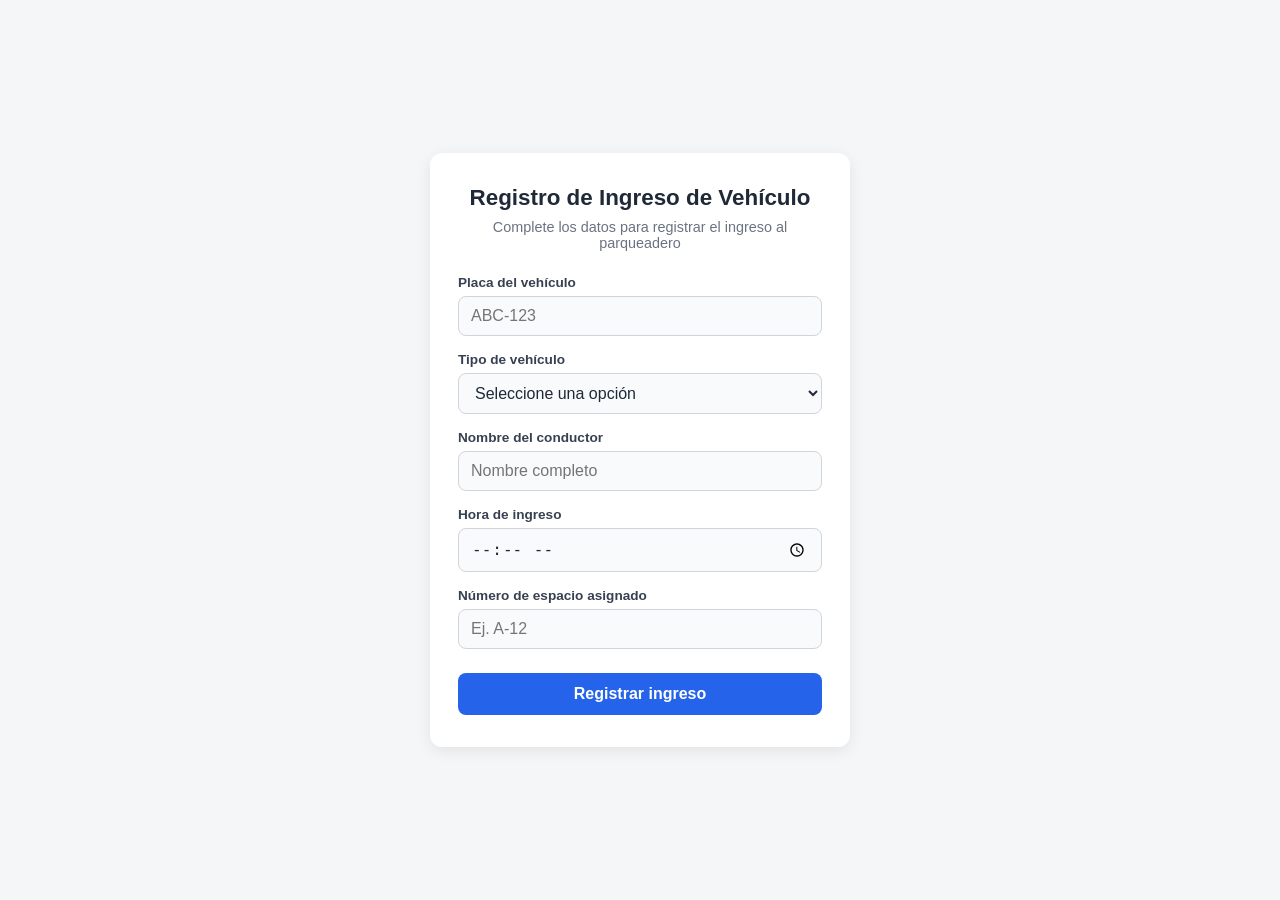
==== index.html @ 92e5bc1e "feat: estructura inicial" ====
<!DOCTYPE html>
<html lang="es">
<head>
  <meta charset="UTF-8">
  <meta name="viewport" content="width=device-width, initial-scale=1.0">
  <title>Registro de Ingreso de Vehículo</title>
  <link rel="stylesheet" href="style.css">
</head>
<body>
  <main class="card">
    <h1>Registro de Ingreso de Vehículo</h1>
    <p class="subtitle">Complete los datos para registrar el ingreso al parqueadero</p>

    <form class="form" action="#" method="post">
      <div class="field">
        <label for="placa">Placa del vehículo</label>
        <input type="text" id="placa" name="placa" placeholder="ABC-123" required pattern="[A-Za-z0-9-]+">
      </div>

      <div class="field">
        <label for="tipo">Tipo de vehículo</label>
        <select id="tipo" name="tipo" required>
          <option value="" disabled selected>Seleccione una opción</option>
          <option value="carro">Carro</option>
          <option value="moto">Moto</option>
          <option value="otro">Otro</option>
        </select>
      </div>

      <div class="field">
        <label for="conductor">Nombre del conductor</label>
        <input type="text" id="conductor" name="conductor" placeholder="Nombre completo" required>
      </div>

      <div class="field">
        <label for="hora">Hora de ingreso</label>
        <input type="time" id="hora" name="hora" required>
      </div>

      <div class="field">
        <label for="espacio">Número de espacio asignado</label>
        <input type="text" id="espacio" name="espacio" placeholder="Ej. A-12">
      </div>

      <button type="submit" class="btn">Registrar ingreso</button>
    </form>
  </main>
</body>
</html>
---- style.css ----
* {
  box-sizing: border-box;
}

body {
  margin: 0;
  min-height: 100vh;
  display: flex;
  align-items: center;
  justify-content: center;
  padding: 24px;
  font-family: -apple-system, BlinkMacSystemFont, "Segoe UI", Roboto, Helvetica, Arial, sans-serif;
  background-color: #f4f6f8;
  color: #1f2937;
}

.card {
  width: 100%;
  max-width: 420px;
  background-color: #ffffff;
  border-radius: 12px;
  box-shadow: 0 4px 16px rgba(0, 0, 0, 0.08);
  padding: 32px 28px;
}

h1 {
  margin: 0 0 8px;
  font-size: 1.4rem;
  text-align: center;
}

.subtitle {
  margin: 0 0 24px;
  font-size: 0.9rem;
  color: #6b7280;
  text-align: center;
}

.form {
  display: flex;
  flex-direction: column;
  gap: 16px;
}

.field {
  display: flex;
  flex-direction: column;
  gap: 6px;
}

label {
  font-size: 0.85rem;
  font-weight: 600;
  color: #374151;
}

input,
select {
  padding: 10px 12px;
  font-size: 1rem;
  border: 1px solid #d1d5db;
  border-radius: 8px;
  background-color: #f9fafb;
  color: #1f2937;
  outline: none;
  transition: border-color 0.15s ease, box-shadow 0.15s ease;
}

input:focus,
select:focus {
  border-color: #2563eb;
  box-shadow: 0 0 0 3px rgba(37, 99, 235, 0.15);
  background-color: #ffffff;
}

.btn {
  margin-top: 8px;
  padding: 12px;
  font-size: 1rem;
  font-weight: 600;
  color: #ffffff;
  background-color: #2563eb;
  border: none;
  border-radius: 8px;
  cursor: pointer;
  transition: background-color 0.15s ease;
}

.btn:hover {
  background-color: #1d4ed8;
}

.btn:active {
  background-color: #1e40af;
}

@media (max-width: 480px) {
  .card {
    padding: 24px 20px;
  }
}
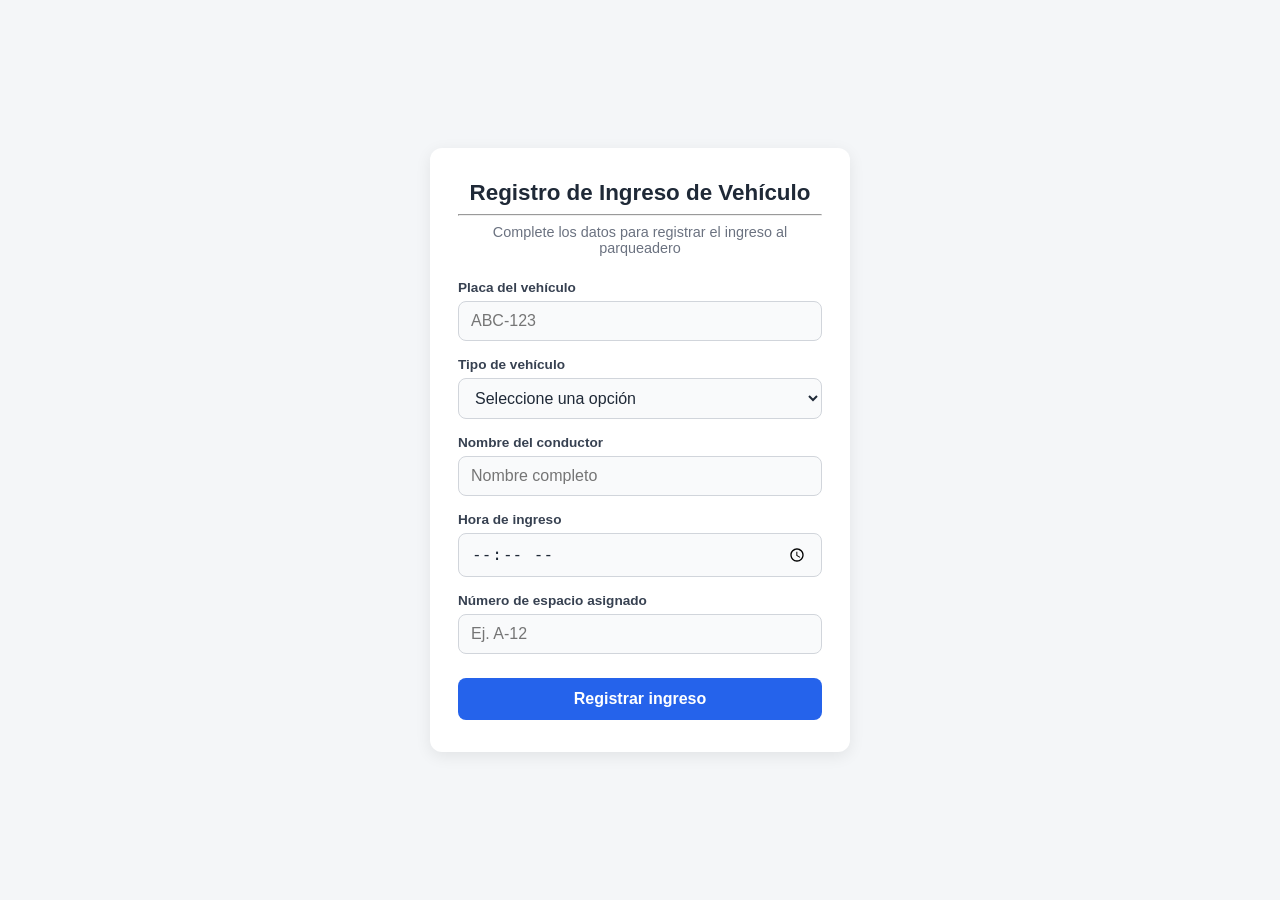
==== commit 967dbff5: "feat: version 1.0.0" ====
--- a/index.html
+++ b/index.html
@@ -9,12 +9,13 @@
 <body>
   <main class="card">
     <h1>Registro de Ingreso de Vehículo</h1>
+    <hr>
     <p class="subtitle">Complete los datos para registrar el ingreso al parqueadero</p>
 
     <form class="form" action="#" method="post">
       <div class="field">
         <label for="placa">Placa del vehículo</label>
-        <input type="text" id="placa" name="placa" placeholder="ABC-123" required pattern="[A-Za-z0-9-]+">
+        <input type="text" id="placa" name="placa" placeholder="ABC-123" required pattern="[A-Za-z0-9\-]+">
       </div>
 
       <div class="field">
@@ -44,6 +45,26 @@
 
       <button type="submit" class="btn">Registrar ingreso</button>
     </form>
+
+    <section class="records" id="records" hidden>
+      <h2>Vehículos registrados <span id="records-count">(0)</span></h2>
+      <div class="records__table-wrapper">
+        <table class="records__table">
+          <thead>
+            <tr>
+              <th>Placa</th>
+              <th>Tipo</th>
+              <th>Conductor</th>
+              <th>Hora</th>
+              <th>Espacio</th>
+            </tr>
+          </thead>
+          <tbody id="records-body"></tbody>
+        </table>
+      </div>
+    </section>
   </main>
+
+  <script src="script.js" defer></script>
 </body>
 </html>
--- a/style.css
+++ b/style.css
@@ -94,6 +94,51 @@
   background-color: #1e40af;
 }
 
+.records {
+  margin-top: 28px;
+  padding-top: 20px;
+  border-top: 1px solid #e5e7eb;
+}
+
+.records h2 {
+  margin: 0 0 12px;
+  font-size: 1rem;
+  color: #374151;
+}
+
+.records__table-wrapper {
+  max-height: 220px;
+  overflow-y: auto;
+  border: 1px solid #e5e7eb;
+  border-radius: 8px;
+}
+
+.records__table {
+  width: 100%;
+  border-collapse: collapse;
+  font-size: 0.8rem;
+}
+
+.records__table th,
+.records__table td {
+  padding: 8px 10px;
+  text-align: left;
+  white-space: nowrap;
+}
+
+.records__table thead th {
+  position: sticky;
+  top: 0;
+  background-color: #f9fafb;
+  color: #374151;
+  font-size: 0.75rem;
+  border-bottom: 1px solid #e5e7eb;
+}
+
+.records__table tbody tr:not(:last-child) td {
+  border-bottom: 1px solid #f0f1f3;
+}
+
 @media (max-width: 480px) {
   .card {
     padding: 24px 20px;
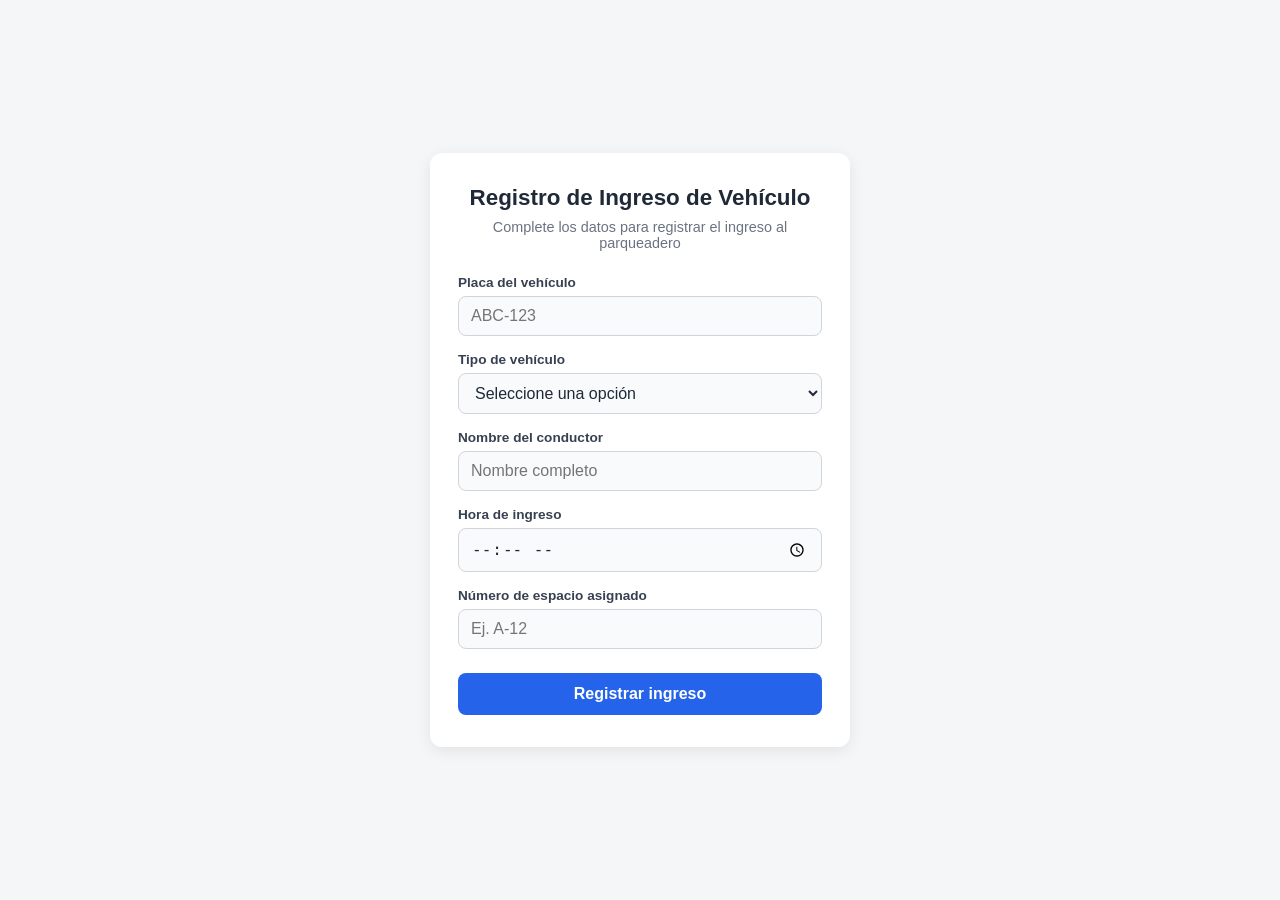
==== commit 8a098bce: "Merge pull request #3 from MacoulieD/develop Develop" ====
--- a/index.html
+++ b/index.html
@@ -9,7 +9,6 @@
 <body>
   <main class="card">
     <h1>Registro de Ingreso de Vehículo</h1>
-    <hr>
     <p class="subtitle">Complete los datos para registrar el ingreso al parqueadero</p>
 
     <form class="form" action="#" method="post">
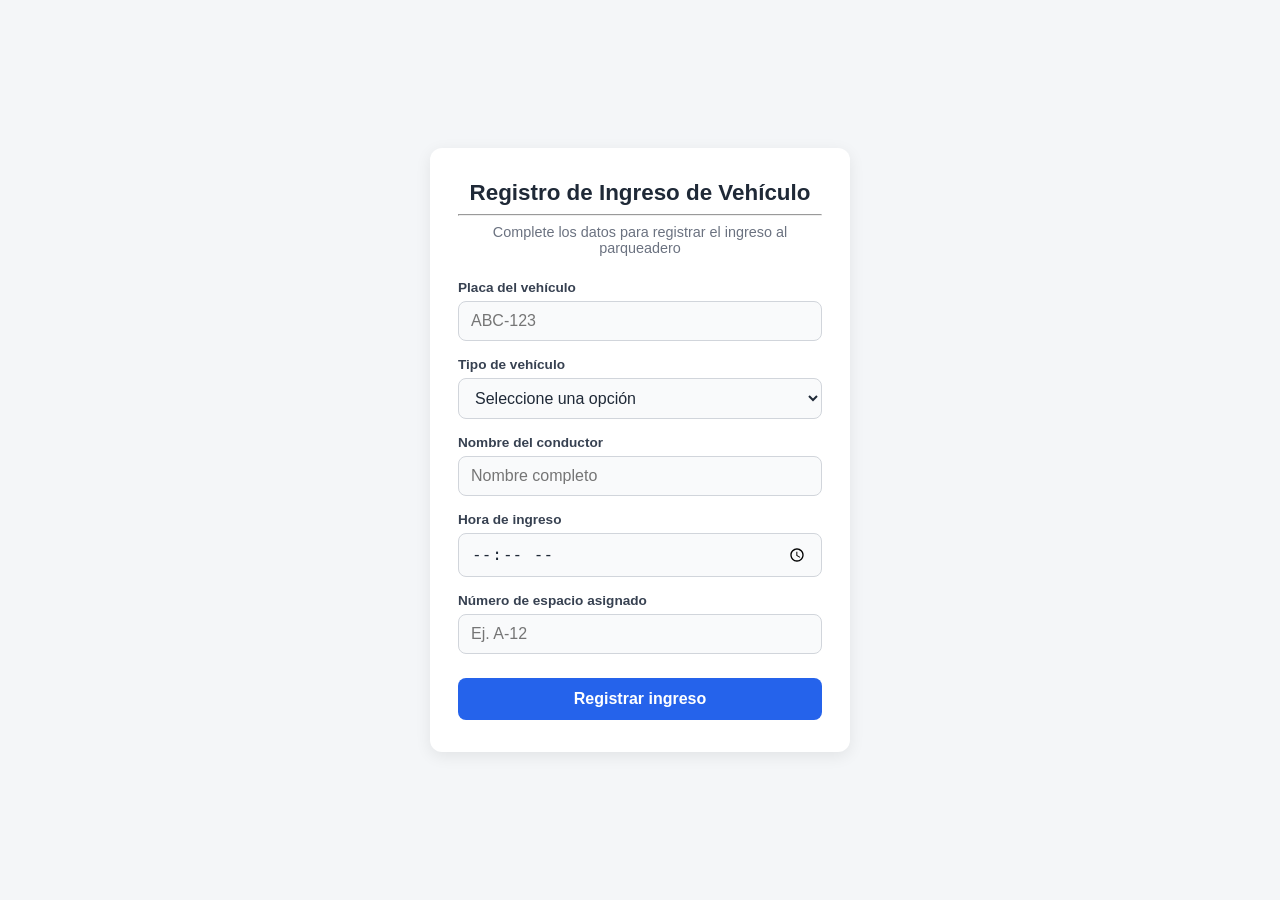
==== commit 21ead61c: "merge integrar cambios" ====
--- a/index.html
+++ b/index.html
@@ -9,6 +9,7 @@
 <body>
   <main class="card">
     <h1>Registro de Ingreso de Vehículo</h1>
+    <hr>
     <p class="subtitle">Complete los datos para registrar el ingreso al parqueadero</p>
 
     <form class="form" action="#" method="post">
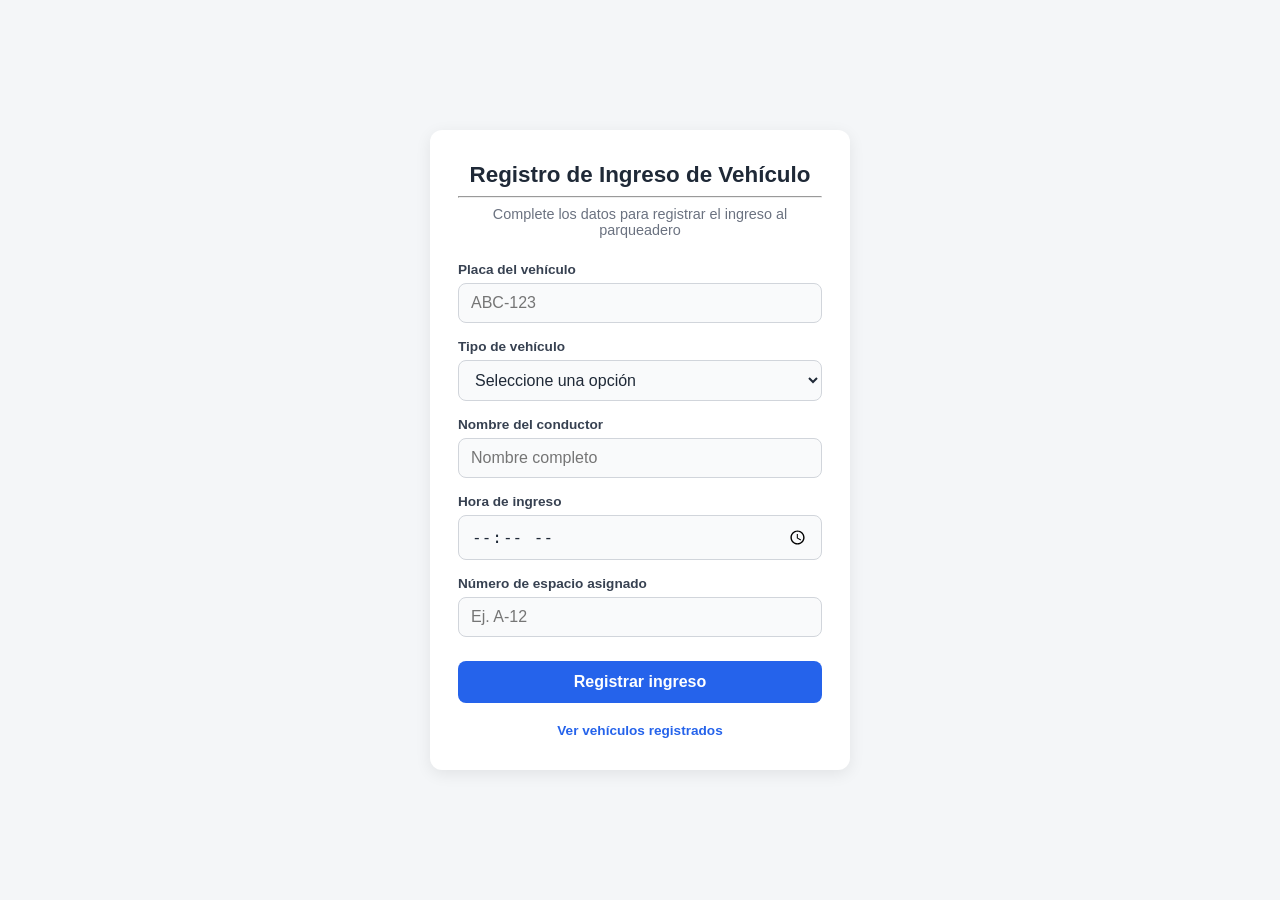
==== commit f183726e: "feat: escructura de archivos" ====
--- a/index.html
+++ b/index.html
@@ -46,25 +46,12 @@
       <button type="submit" class="btn">Registrar ingreso</button>
     </form>
 
-    <section class="records" id="records" hidden>
-      <h2>Vehículos registrados <span id="records-count">(0)</span></h2>
-      <div class="records__table-wrapper">
-        <table class="records__table">
-          <thead>
-            <tr>
-              <th>Placa</th>
-              <th>Tipo</th>
-              <th>Conductor</th>
-              <th>Hora</th>
-              <th>Espacio</th>
-            </tr>
-          </thead>
-          <tbody id="records-body"></tbody>
-        </table>
-      </div>
-    </section>
+    <p class="status-message" id="status-message" hidden></p>
+
+    <a class="records-link" href="almacenamiento.html">Ver vehículos registrados</a>
   </main>
 
+  <script src="storage.js" defer></script>
   <script src="script.js" defer></script>
 </body>
 </html>
--- a/style.css
+++ b/style.css
@@ -139,6 +139,38 @@
   border-bottom: 1px solid #f0f1f3;
 }
 
+.status-message {
+  margin: 16px 0 0;
+  padding: 10px 12px;
+  font-size: 0.85rem;
+  text-align: center;
+  color: #166534;
+  background-color: #f0fdf4;
+  border: 1px solid #bbf7d0;
+  border-radius: 8px;
+}
+
+.empty-message {
+  margin: 0 0 16px;
+  font-size: 0.85rem;
+  color: #6b7280;
+  text-align: center;
+}
+
+.records-link {
+  display: block;
+  margin-top: 20px;
+  font-size: 0.85rem;
+  font-weight: 600;
+  color: #2563eb;
+  text-align: center;
+  text-decoration: none;
+}
+
+.records-link:hover {
+  text-decoration: underline;
+}
+
 @media (max-width: 480px) {
   .card {
     padding: 24px 20px;
